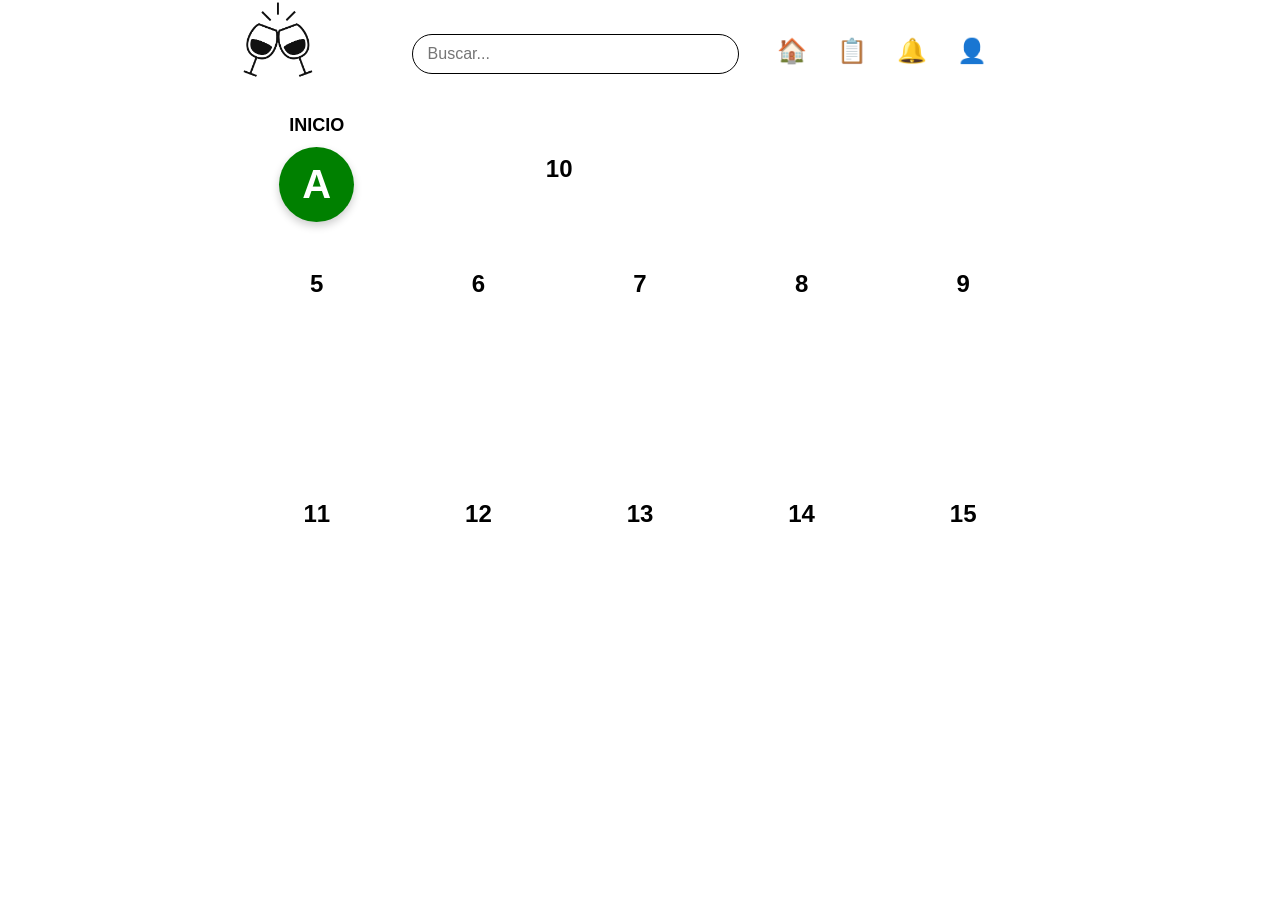
==== Front-end/index.html @ 731dc13a "1" ====
<!DOCTYPE html>
<html lang="es">
<head>
    <meta charset="UTF-8">
    <meta name="viewport" content="width=device-width, initial-scale=1.0">
    <title>WePlan</title>
    <link rel="stylesheet" href="estilos.css">
</head>
<body>
    <div class="parent">
        <div class="div1"></div>
        <div class="div2">
            <div class="search-container">
                <input type="text" class="search-box" placeholder="Buscar...">
            </div>
        </div>
        <div class="div3">
        <button class="boton home">
            <div class="icono">🏠</div>
        </button>
        
        <button class="boton actividades">
            <div class="icono">📋</div>
        </button>
        
        <button class="boton notificaciones">
            <div class="icono">🔔</div>
        </button>
        
        <button class="boton cuenta">
            <div class="icono">👤</div>
        </button>
    </div>
        <div class="div4">
        <div class="titulo-inicio">INICIO</div>
        
        <div class="usuario-container">
            <div class="foto-usuario" id="fotoUsuario">
                A
            </div>
        </div>
    </div>

        <div class="div5">5</div>
        <div class="div6">6</div>
        <div class="div7">7</div>
        <div class="div8">8</div>
        <div class="div9">9</div>
        <div class="div10">10</div>
        <div class="div11">11</div>
        <div class="div12">12</div>
        <div class="div13">13</div>
        <div class="div14">14</div>
        <div class="div15">15</div>
    </div>
</body>
</html>
---- Front-end/estilos.css ----
body {
            margin: auto;
            font-family: Arial, sans-serif;
        }
        
        .parent {
            display: grid;
            grid-template-columns: repeat(5, 1fr);
            grid-template-rows: repeat(5, 1fr);
            gap: 8px;
            width: 100%;
            max-width: 800px;
            margin: 0 auto;
        }
        
        /* Estilos para todos los divs */
        .parent > div {
            color: black;
            display: flex;
            align-items: center;
            justify-content: center;
            font-size: 24px;
            font-weight: bold;
            border-radius: 5px;
            min-height: 80px;
        }
        
        /* Div1 - Foto */
        .div1 {
            background-image: url('weplan-high-resolution-logo-grayscale.png');
            background-size: cover;
            background-position: center;
            width: 50%;
            height: 50px;

        }

        .div2 {
            background-color: white;
            color: #333;
            padding: 10px;
            display: flex;
            align-items: center;
            justify-content: center;
        }
        
        .search-container {
            width: 100%;
            max-width: 300px;
        }
        
        .search-box {
            width: 100%;
            padding: 10px 15px;
            border: 1px solid;
            border-radius: 25px;
            font-size: 16px;
            outline: none;
            transition: all 0.3s;
        }
        
        .search-box:focus {
            border-color: #2c3e50;
            box-shadow: 0 0 5px rgba(116, 137, 151, 0.5);
        }
        .div2 {
            grid-column: span 2;
        }
        .div3 {
            grid-column-start: 4;
            grid-column-end: 6;
        }
        
        .boton {
            background-color: white;
            border: none;
            border-radius: 50%;
            width: 60px;
            height: 60px;
            display: flex;
            flex-direction: column;
            align-items: center;
            justify-content: center;
            cursor: pointer;
            transition: all 0.3s ease;
        }
        
        .boton:hover {
            transform: translateY(-3px);
            box-shadow: 0 4px 8px rgba(0,0,0,0.3);
            background-color: #f8f9fa;
        }
        
        .boton:active {
            transform: translateY(-1px);
        }
        
        .icono {
            font-size: 24px;
            margin-bottom: 5px;
            color: #2c3e50;
        }
        
.div4 {
            display: flex;
            flex-direction: column;
            align-items: center;
        }
        
        .titulo-inicio {
            font-size: 18px;
            font-weight: bold;
            color: black;
            margin-bottom: 1px;
            text-align: center;
            padding-bottom: 10px;
            width: 100%;
        }
        
        .usuario-container {
            display: flex;
            flex-direction: column;
            align-items: center;
            gap: 15px;
        }
        
        .foto-usuario {
            width: 75px;
            height: 75px;
            border-radius: 50%;
            display: flex;
            align-items: center;
            justify-content: center;
            font-size: 40px;
            font-weight: bold;
            color: white;
            cursor: pointer;
            transition: all 0.3s ease;
            box-shadow: 0 4px 8px rgba(0,0,0,0.2);
            background-color: Green; /* Color por defecto */
            background-image: none; /* Sin imagen por defecto */
            background-size: cover;
            background-position: center;
        }
        
        .foto-usuario:hover {
            transform: scale(1.05);
            box-shadow: 0 6px 12px rgba(0,0,0,0.3);
        }
        
        .foto-usuario:active {
            transform: scale(0.98);
        }
        
        /* Estilo para cuando sí hay foto */
        .con-foto {
            background-image: url('https://images.unsplash.com/photo-1535713875002-d1d0cf377fde?w=400&h=400&fit=crop');
        }

.div5 {
    grid-row-start: 3;
}

.div6 {
    grid-row-start: 3;
}

.div7 {
    grid-row-start: 3;
}

.div8 {
    grid-row-start: 3;
}

.div9 {
    grid-row-start: 3;
}

.div10 {
    grid-column: span 2 / span 2;
}

.div11 {
    grid-row-start: 5;
}

.div12 {
    grid-row-start: 5;
}

.div13 {
    grid-row-start: 5;
}

.div14 {
    grid-row-start: 5;
}

.div15 {
    grid-row-start: 5;
}
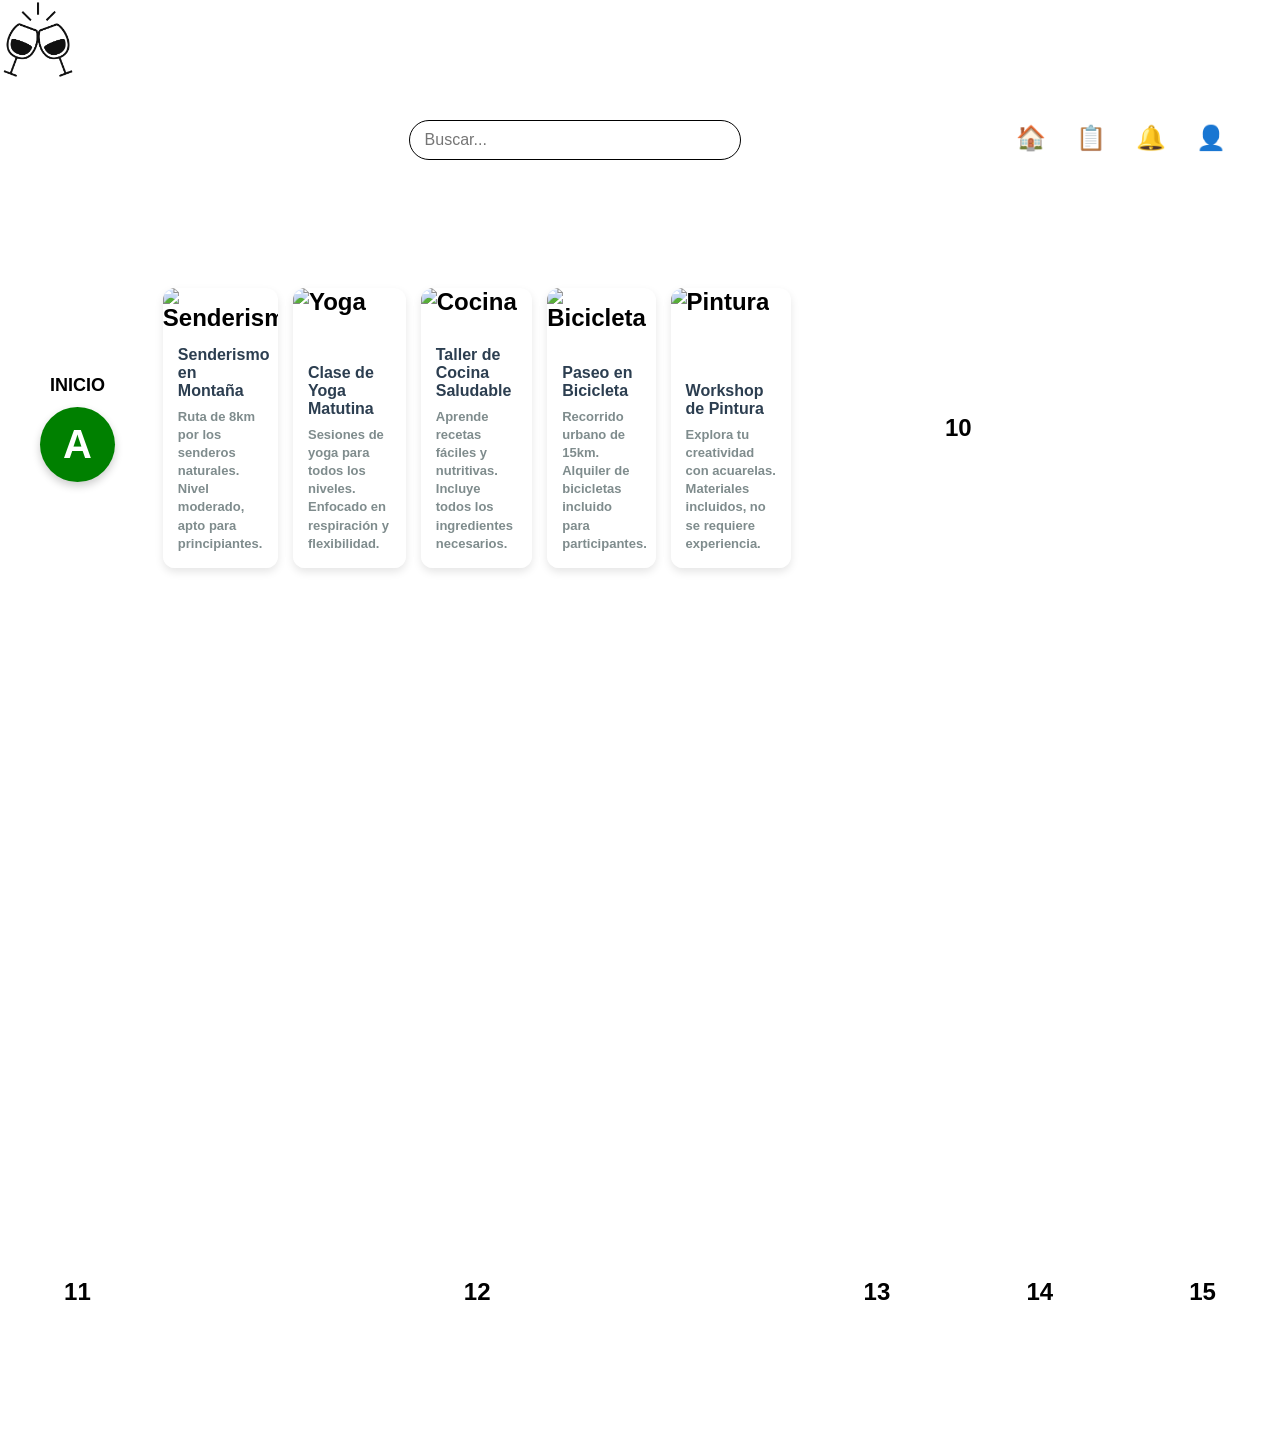
==== commit df43d62a: "1" ====
--- a/Front-end/index.html
+++ b/Front-end/index.html
@@ -41,11 +41,62 @@
         </div>
     </div>
 
-        <div class="div5">5</div>
-        <div class="div6">6</div>
-        <div class="div7">7</div>
-        <div class="div8">8</div>
-        <div class="div9">9</div>
+        <div class="actividades-container">
+        <!-- Div5 - Actividad 1 -->
+        <div class="actividad div5">
+            <div class="imagen-actividad">
+                <img src="https://images.unsplash.com/photo-1540497077202-7c8a3999166f?w=400&h=300&fit=crop" alt="Senderismo">
+            </div>
+            <div class="descripcion-actividad">
+                <h3>Senderismo en Montaña</h3>
+                <p>Ruta de 8km por los senderos naturales. Nivel moderado, apto para principiantes.</p>
+            </div>
+        </div>
+        
+        <!-- Div6 - Actividad 2 -->
+        <div class="actividad div6">
+            <div class="imagen-actividad">
+                <img src="https://images.unsplash.com/photo-1562771379-eafdca7a02f8?w=400&h=300&fit=crop" alt="Yoga">
+            </div>
+            <div class="descripcion-actividad">
+                <h3>Clase de Yoga Matutina</h3>
+                <p>Sesiones de yoga para todos los niveles. Enfocado en respiración y flexibilidad.</p>
+            </div>
+        </div>
+        
+        <!-- Div7 - Actividad 3 -->
+        <div class="actividad div7">
+            <div class="imagen-actividad">
+                <img src="https://images.unsplash.com/photo-1558618666-fcd25c85cd64?w-400&h=300&fit=crop" alt="Cocina">
+            </div>
+            <div class="descripcion-actividad">
+                <h3>Taller de Cocina Saludable</h3>
+                <p>Aprende recetas fáciles y nutritivas. Incluye todos los ingredientes necesarios.</p>
+            </div>
+        </div>
+        
+        <!-- Div8 - Actividad 4 -->
+        <div class="actividad div8">
+            <div class="imagen-actividad">
+                <img src="https://images.unsplash.com/photo-1536922246289-88c42f957773?w=400&h=300&fit=crop" alt="Bicicleta">
+            </div>
+            <div class="descripcion-actividad">
+                <h3>Paseo en Bicicleta</h3>
+                <p>Recorrido urbano de 15km. Alquiler de bicicletas incluido para participantes.</p>
+            </div>
+        </div>
+        
+        <!-- Div9 - Actividad 5 -->
+        <div class="actividad div9">
+            <div class="imagen-actividad">
+                <img src="https://images.unsplash.com/photo-1518609878373-06d740f60d8b?w=400&h=300&fit=crop" alt="Pintura">
+            </div>
+            <div class="descripcion-actividad">
+                <h3>Workshop de Pintura</h3>
+                <p>Explora tu creatividad con acuarelas. Materiales incluidos, no se requiere experiencia.</p>
+            </div>
+        </div>
+    </div>
         <div class="div10">10</div>
         <div class="div11">11</div>
         <div class="div12">12</div>
--- a/Front-end/estilos.css
+++ b/Front-end/estilos.css
@@ -1,6 +1,7 @@
 body {
             margin: auto;
             font-family: Arial, sans-serif;
+            
         }
         
         .parent {
@@ -9,7 +10,6 @@
             grid-template-rows: repeat(5, 1fr);
             gap: 8px;
             width: 100%;
-            max-width: 800px;
             margin: 0 auto;
         }
         
@@ -32,7 +32,6 @@
             background-position: center;
             width: 50%;
             height: 50px;
-
         }
 
         .div2 {
@@ -101,7 +100,7 @@
             color: #2c3e50;
         }
         
-.div4 {
+        .div4 {
             display: flex;
             flex-direction: column;
             align-items: center;
@@ -157,25 +156,72 @@
             background-image: url('https://images.unsplash.com/photo-1535713875002-d1d0cf377fde?w=400&h=400&fit=crop');
         }
 
-.div5 {
-    grid-row-start: 3;
-}
-
-.div6 {
-    grid-row-start: 3;
-}
-
-.div7 {
-    grid-row-start: 3;
-}
-
-.div8 {
-    grid-row-start: 3;
-}
-
-.div9 {
-    grid-row-start: 3;
-}
+        /* Contenedor principal para las actividades */
+        .actividades-container {
+            display: grid;
+            grid-template-columns: repeat(5, 1fr);
+            gap: 15px;
+            margin: 0 auto;
+        }
+        
+        /* Estilo común para todas las actividades */
+        .actividad {
+            background-color: white;
+            border-radius: 12px;
+            overflow: hidden;
+            box-shadow: 0 4px 8px rgba(0,0,0,0.1);
+            transition: all 0.3s ease;
+            display: flex;
+            flex-direction: column;
+            height: 280px;
+        }
+        
+        .actividad:hover {
+            transform: translateY(-5px);
+            box-shadow: 0 8px 16px rgba(0,0,0,0.15);
+        }
+        
+        /* Contenedor de la imagen */
+        .imagen-actividad {
+            height: 180px;
+            width: 100%;
+            overflow: hidden;
+        }
+        
+        .imagen-actividad img {
+            width: 100%;
+            height: 100%;
+            object-fit: cover;
+            transition: transform 0.5s ease;
+        }
+        
+        .actividad:hover .imagen-actividad img {
+            transform: scale(1.05);
+        }
+        
+        /* Contenedor de la descripción */
+        .descripcion-actividad {
+            padding: 15px;
+            flex-grow: 1;
+            display: flex;
+            flex-direction: column;
+            justify-content: center;
+            background-color: white;
+        }
+        
+        .descripcion-actividad h3 {
+            margin: 0 0 8px 0;
+            font-size: 16px;
+            color: #2c3e50;
+            font-weight: 600;
+        }
+        
+        .descripcion-actividad p {
+            margin: 0;
+            font-size: 13px;
+            color: #7f8c8d;
+            line-height: 1.4;
+        }
 
 .div10 {
     grid-column: span 2 / span 2;
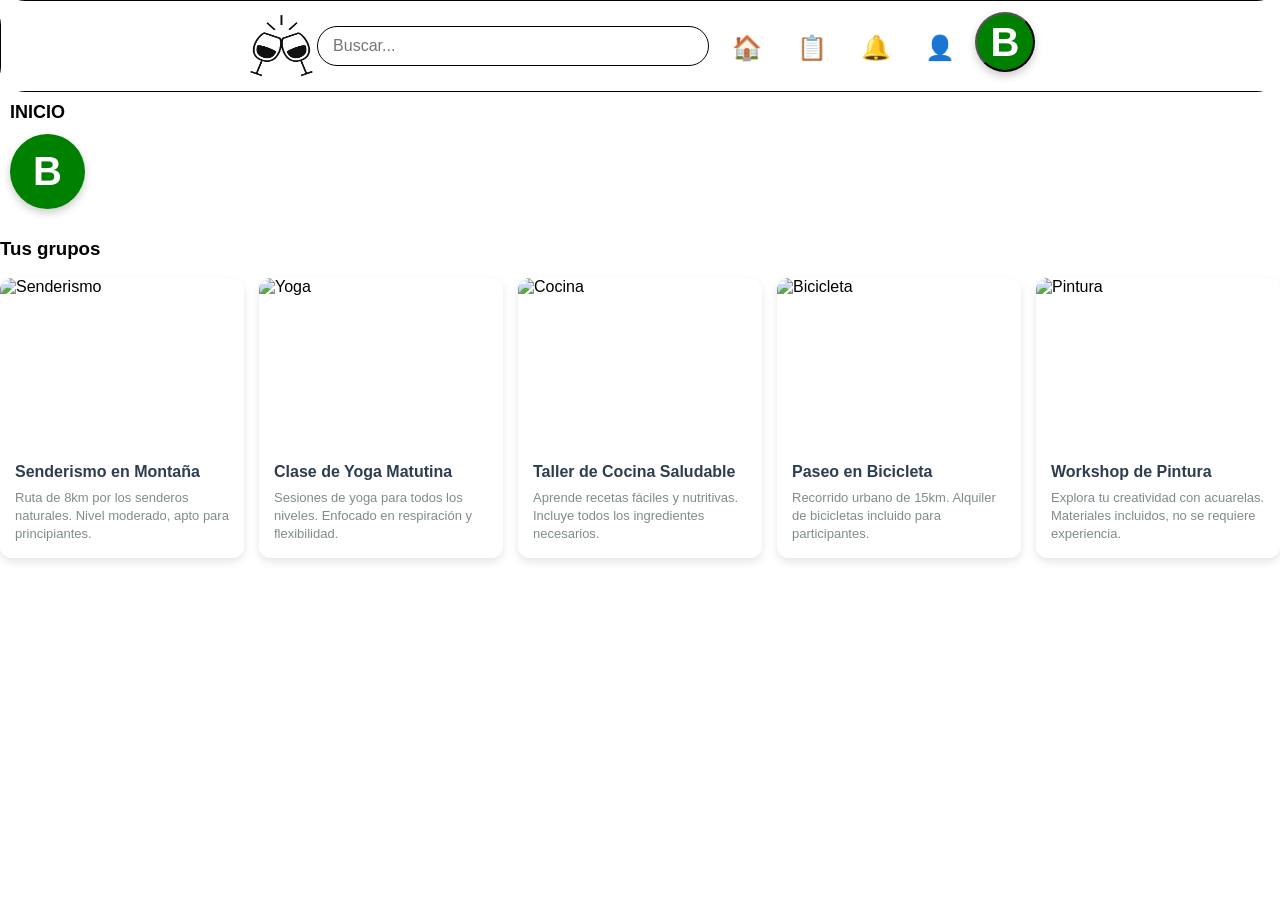
==== commit fbf8b8dc: "1" ====
--- a/Front-end/index.html
+++ b/Front-end/index.html
@@ -7,41 +7,46 @@
     <link rel="stylesheet" href="estilos.css">
 </head>
 <body>
+ <nav>
+     <div class="div2">
+      <img src="weplan-high-resolution-logo-grayscale.png" alt="WePlan Logo">
+      <div class="search-container">
+             <input type="text" class="search-box" placeholder="Buscar...">
+      </div>
+            <div class="bottons-container">
+             <button class="boton">
+                 <div class="icono">🏠</div>
+             </button>
+             <button class="boton">
+                 <div class="icono">📋</div>
+             </button>
+            
+             <button class="boton">
+                 <div class="icono">🔔</div>
+             </button>
+             
+             <button class="boton">
+                 <div class="icono">👤</div>
+             </button>                 
+              <button class="boton-usuario">
+                B
+              </button>
+             </div>
+     </div>   
+ </nav>
     <div class="parent">
-        <div class="div1"></div>
-        <div class="div2">
-            <div class="search-container">
-                <input type="text" class="search-box" placeholder="Buscar...">
-            </div>
-        </div>
-        <div class="div3">
-        <button class="boton home">
-            <div class="icono">🏠</div>
-        </button>
-        
-        <button class="boton actividades">
-            <div class="icono">📋</div>
-        </button>
-        
-        <button class="boton notificaciones">
-            <div class="icono">🔔</div>
-        </button>
-        
-        <button class="boton cuenta">
-            <div class="icono">👤</div>
-        </button>
-    </div>
+
         <div class="div4">
         <div class="titulo-inicio">INICIO</div>
         
         <div class="usuario-container">
             <div class="foto-usuario" id="fotoUsuario">
-                A
+                B
             </div>
         </div>
     </div>
-
-        <div class="actividades-container">
+    <h3> Tus grupos</h3>
+        <div class="actividades-container"> 
         <!-- Div5 - Actividad 1 -->
         <div class="actividad div5">
             <div class="imagen-actividad">
@@ -97,12 +102,6 @@
             </div>
         </div>
     </div>
-        <div class="div10">10</div>
-        <div class="div11">11</div>
-        <div class="div12">12</div>
-        <div class="div13">13</div>
-        <div class="div14">14</div>
-        <div class="div15">15</div>
-    </div>
+        
 </body>
 </html>
--- a/Front-end/estilos.css
+++ b/Front-end/estilos.css
@@ -1,248 +1,110 @@
-body {
-            margin: auto;
-            font-family: Arial, sans-serif;
-            
-        }
-        
-        .parent {
-            display: grid;
-            grid-template-columns: repeat(5, 1fr);
-            grid-template-rows: repeat(5, 1fr);
-            gap: 8px;
-            width: 100%;
-            margin: 0 auto;
-        }
-        
-        /* Estilos para todos los divs */
-        .parent > div {
-            color: black;
-            display: flex;
-            align-items: center;
-            justify-content: center;
-            font-size: 24px;
-            font-weight: bold;
-            border-radius: 5px;
-            min-height: 80px;
-        }
-        
-        /* Div1 - Foto */
-        .div1 {
-            background-image: url('weplan-high-resolution-logo-grayscale.png');
-            background-size: cover;
-            background-position: center;
-            width: 50%;
-            height: 50px;
-        }
+body{margin:auto;font-family:Arial,sans-serif;}
+.div2{background-color:white;color:#333;padding:10px;display:flex;align-items:center;justify-content:center;}
+nav{width:100%;padding: 10 15px;border:1px solid;border-radius:25px;font-size:16px;}
+.search-container{width:100%;max-width:400px;}
+.search-box{width:100%;padding:10px 15px;border:1px solid;border-radius:25px;font-size:16px;outline:none;transition:all 0.3s;}
+.search-box:focus{border-color:#2c3e50;box-shadow:0 0 5px rgba(116,137,151,0.5);}
 
-        .div2 {
-            background-color: white;
-            color: #333;
-            padding: 10px;
-            display: flex;
-            align-items: center;
-            justify-content: center;
-        }
-        
-        .search-container {
-            width: 100%;
-            max-width: 300px;
-        }
-        
-        .search-box {
-            width: 100%;
-            padding: 10px 15px;
-            border: 1px solid;
-            border-radius: 25px;
-            font-size: 16px;
-            outline: none;
-            transition: all 0.3s;
-        }
-        
-        .search-box:focus {
-            border-color: #2c3e50;
-            box-shadow: 0 0 5px rgba(116, 137, 151, 0.5);
-        }
-        .div2 {
-            grid-column: span 2;
-        }
-        .div3 {
-            grid-column-start: 4;
-            grid-column-end: 6;
-        }
-        
-        .boton {
-            background-color: white;
-            border: none;
-            border-radius: 50%;
-            width: 60px;
-            height: 60px;
-            display: flex;
-            flex-direction: column;
-            align-items: center;
-            justify-content: center;
-            cursor: pointer;
-            transition: all 0.3s ease;
-        }
-        
-        .boton:hover {
-            transform: translateY(-3px);
-            box-shadow: 0 4px 8px rgba(0,0,0,0.3);
-            background-color: #f8f9fa;
-        }
-        
-        .boton:active {
-            transform: translateY(-1px);
-        }
-        
-        .icono {
-            font-size: 24px;
-            margin-bottom: 5px;
-            color: #2c3e50;
-        }
-        
-        .div4 {
-            display: flex;
-            flex-direction: column;
-            align-items: center;
-        }
-        
-        .titulo-inicio {
-            font-size: 18px;
-            font-weight: bold;
-            color: black;
-            margin-bottom: 1px;
-            text-align: center;
-            padding-bottom: 10px;
-            width: 100%;
-        }
-        
-        .usuario-container {
-            display: flex;
-            flex-direction: column;
-            align-items: center;
-            gap: 15px;
-        }
-        
-        .foto-usuario {
-            width: 75px;
-            height: 75px;
-            border-radius: 50%;
-            display: flex;
-            align-items: center;
-            justify-content: center;
-            font-size: 40px;
-            font-weight: bold;
-            color: white;
-            cursor: pointer;
-            transition: all 0.3s ease;
-            box-shadow: 0 4px 8px rgba(0,0,0,0.2);
-            background-color: Green; /* Color por defecto */
-            background-image: none; /* Sin imagen por defecto */
-            background-size: cover;
-            background-position: center;
-        }
-        
-        .foto-usuario:hover {
-            transform: scale(1.05);
-            box-shadow: 0 6px 12px rgba(0,0,0,0.3);
-        }
-        
-        .foto-usuario:active {
-            transform: scale(0.98);
-        }
-        
-        /* Estilo para cuando sí hay foto */
-        .con-foto {
-            background-image: url('https://images.unsplash.com/photo-1535713875002-d1d0cf377fde?w=400&h=400&fit=crop');
-        }
+/* */
+.boton-usuario{width:60px;height:60px;border-radius:50%;font-size:40px;font-weight:bold;color:white;cursor:pointer;transition:all 0.3s ease;box-shadow:0 4px 8px rgba(0,0,0,0.2);background-color:Green;background-image:none;background-size:cover;background-position:center;}
+.boton-usuario:hover{transform:scale(1.05);box-shadow:0 6px 12px rgba(0,0,0,0.3);}
 
-        /* Contenedor principal para las actividades */
-        .actividades-container {
-            display: grid;
-            grid-template-columns: repeat(5, 1fr);
-            gap: 15px;
-            margin: 0 auto;
-        }
-        
-        /* Estilo común para todas las actividades */
-        .actividad {
-            background-color: white;
-            border-radius: 12px;
-            overflow: hidden;
-            box-shadow: 0 4px 8px rgba(0,0,0,0.1);
-            transition: all 0.3s ease;
-            display: flex;
-            flex-direction: column;
-            height: 280px;
-        }
-        
-        .actividad:hover {
-            transform: translateY(-5px);
-            box-shadow: 0 8px 16px rgba(0,0,0,0.15);
-        }
-        
-        /* Contenedor de la imagen */
-        .imagen-actividad {
-            height: 180px;
-            width: 100%;
-            overflow: hidden;
-        }
-        
-        .imagen-actividad img {
-            width: 100%;
-            height: 100%;
-            object-fit: cover;
-            transition: transform 0.5s ease;
-        }
-        
-        .actividad:hover .imagen-actividad img {
-            transform: scale(1.05);
-        }
-        
-        /* Contenedor de la descripción */
-        .descripcion-actividad {
-            padding: 15px;
-            flex-grow: 1;
-            display: flex;
-            flex-direction: column;
-            justify-content: center;
-            background-color: white;
-        }
-        
-        .descripcion-actividad h3 {
-            margin: 0 0 8px 0;
-            font-size: 16px;
-            color: #2c3e50;
-            font-weight: 600;
-        }
-        
-        .descripcion-actividad p {
-            margin: 0;
-            font-size: 13px;
-            color: #7f8c8d;
-            line-height: 1.4;
-        }
 
-.div10 {
-    grid-column: span 2 / span 2;
-}
 
-.div11 {
-    grid-row-start: 5;
-}
+body{margin:auto;font-family:Arial,sans-serif;}
+.div2{background-color:white;color:#333;padding:10px;display:flex;align-items:center;justify-content:center;}
+nav{width:100%;padding: 10 15px;border:1px solid;border-radius:25px;font-size:16px;}
+.search-container{width:100%;max-width:400px;}
+.search-box{width:100%;padding:10px 15px;border:1px solid;border-radius:25px;font-size:16px;outline:none;transition:all 0.3s;}
+.search-box:focus{border-color:#2c3e50;box-shadow:0 0 5px rgba(116,137,151,0.5);}
 
-.div12 {
-    grid-row-start: 5;
-}
+/* */
+.boton-usuario{width:60px;height:60px;border-radius:50%;font-size:40px;font-weight:bold;color:white;cursor:pointer;transition:all 0.3s ease;box-shadow:0 4px 8px rgba(0,0,0,0.2);background-color:Green;background-image:none;background-size:cover;background-position:center;}
+.boton-usuario:hover{transform:scale(1.05);box-shadow:0 6px 12px rgba(0,0,0,0.3);}
 
-.div13 {
-    grid-row-start: 5;
-}
 
-.div14 {
-    grid-row-start: 5;
-}
 
-.div15 {
-    grid-row-start: 5;
-}+.div3{grid-row-start:4;grid-row-end:6;}
+.boton{background-color:white;border:none;border-radius:50%;width:60px;height:60px;align-items:center;justify-content:center;cursor:pointer;transition:all 0.3s ease;}
+.boton:hover{transform:translateY(-3px);box-shadow:0 4px 8px rgba(0,0,0,0.3);background-color:#f8f9fa;}
+.boton:active{transform:translateY(-1px);}
+
+.icono{font-size:24px;margin-bottom:5px;color:#2c3e50;}
+.div4{display:flex;flex-direction:column;align-items:center;}
+.titulo-inicio{font-size:18px;font-weight:bold;color:black;margin-bottom:1px;text-align:flex-start;padding-bottom:10px;width:100%;}
+.usuario-container{display:flex;flex-direction:column;align-items:center;gap:15px;}
+.foto-usuario{width:75px;height:75px;border-radius:50%;display:flex;align-items:flex-start;justify-content:center;font-size:40px;font-weight:bold;color:white;cursor:pointer;transition:all 0.3s ease;box-shadow:0 4px 8px rgba(0,0,0,0.2);background-color:Green;background-image:none;background-size:cover;background-position:center;}
+.foto-usuario:hover{transform:scale(1.05);box-shadow:0 6px 12px rgba(0,0,0,0.3);}
+.foto-usuario:active{transform:scale(0.98);}
+.con-foto{background-image:url('https://images.unsplash.com/photo-1535713875002-d1d0cf377fde?w=400&h=400&fit=crop');}
+
+.actividades-container{display:grid;grid-template-columns:repeat(5,1fr);gap:15px;margin:0 auto;}
+.actividad{background-color:white;border-radius:12px;overflow:hidden;box-shadow:0 4px 8px rgba(0,0,0,0.1);transition:all 0.3s ease;display:flex;flex-direction:column;height:280px;}
+.actividad:hover{transform:translateY(-5px);box-shadow:0 8px 16px rgba(0,0,0,0.15);}
+
+.imagen-actividad{height:180px;width:100%;overflow:hidden;}
+.imagen-actividad img{width:100%;height:100%;object-fit:cover;transition:transform 0.5s ease;}
+.actividad:hover .imagen-actividad img{transform:scale(1.05);}
+
+.descripcion-actividad{padding:15px;flex-grow:1;display:flex;flex-direction:column;justify-content:center;background-color:white;}
+.descripcion-actividad h3{margin:0 0 8px 0;font-size:16px;color:#2c3e50;font-weight:600;}
+.descripcion-actividad p{margin:0;font-size:13px;color:#7f8c8d;line-height:1.4;}
+
+.div4{display:flex;flex-direction:column;align-items:center;}
+.titulo-inicio{font-size:18px;font-weight:bold;color:black;margin-bottom:1px;text-align:flex-start;padding-bottom:10px;width:100%;}
+.usuario-container{display:flex;flex-direction:column;align-items:center;gap:15px;}
+.foto-usuario{width:75px;height:75px;border-radius:50%;display:flex;align-items:center;justify-content:center;font-size:40px;font-weight:bold;color:white;cursor:pointer;transition:all 0.3s ease;box-shadow:0 4px 8px rgba(0,0,0,0.2);background-color:Green;background-image:none;background-size:cover;background-position:center;}
+.foto-usuario:hover{transform:scale(1.05);box-shadow:0 6px 12px rgba(0,0,0,0.3);}
+.foto-usuario:active{transform:scale(0.98);}
+.con-foto{background-image:url('https://images.unsplash.com/photo-1535713875002-d1d0cf377fde?w=400&h=400&fit=crop');}
+
+.actividades-container{display:grid;grid-template-columns:repeat(5,1fr);gap:15px;margin:0 auto;}
+.actividad{background-color:white;border-radius:12px;overflow:hidden;box-shadow:0 4px 8px rgba(0,0,0,0.1);transition:all 0.3s ease;display:flex;flex-direction:column;height:280px;}
+.actividad:hover{transform:translateY(-5px);box-shadow:0 8px 16px rgba(0,0,0,0.15);}
+
+.imagen-actividad{height:180px;width:100%;overflow:hidden;}
+.imagen-actividad img{width:100%;height:100%;object-fit:cover;transition:transform 0.5s ease;}
+.actividad:hover .imagen-actividad img{transform:scale(1.05);}
+
+.descripcion-actividad{padding:15px;flex-grow:1;display:flex;flex-direction:column;justify-content:center;background-color:white;}
+.descripcion-actividad h3{margin:0 0 8px 0;font-size:16px;color:#2c3e50;font-weight:600;}
+.descripcion-actividad p{margin:0;font-size:13px;color:#7f8c8d;line-height:1.4;}
+body{margin:auto;font-family:Arial,sans-serif;}
+.div2{background-color:white;color:#333;padding:10px;display:flex;align-items:center;justify-content:center;}
+nav{width:100%;padding: 10 15px;border:1px solid;border-radius:25px;font-size:16px;}
+.div2 img{width:70px;height:70px;}
+.search-container{width:100%;max-width:400px;}
+.search-box{width:90%;padding:10px 15px;border:1px solid;border-radius:25px;font-size:16px;outline:none;transition:all 0.3s;}
+.search-box:focus{border-color:#2c3e50;box-shadow:0 0 5px rgba(116,137,151,0.5);}
+
+/* */
+.boton-usuario{width:60px;height:60px;border-radius:50%;font-size:40px;font-weight:bold;color:white;cursor:pointer;transition:all 0.3s ease;box-shadow:0 4px 8px rgba(0,0,0,0.2);background-color:Green;background-image:none;background-size:cover;background-position:center;}
+.boton-usuario:hover{transform:scale(1.05);box-shadow:0 6px 12px rgba(0,0,0,0.3);}
+
+
+
+.div3{grid-row-start:4;grid-row-end:6;}
+.boton{background-color:white;border:none;border-radius:50%;width:60px;height:60px;align-items:center;justify-content:center;cursor:pointer;transition:all 0.3s ease;}
+.boton:hover{transform:translateY(-3px);box-shadow:0 4px 8px rgba(0,0,0,0.3);background-color:#f8f9fa;}
+.boton:active{transform:translateY(-1px);}
+
+.icono{font-size:24px;margin-bottom:5px;color:#2c3e50;}
+.div4{display:flex;flex-direction:column;align-items:flex-start;padding:10px}
+.titulo-inicio{font-size:18px;font-weight:bold;color:black;margin-bottom:1px;text-align:flex-start;padding-bottom:10px;width:100%;}
+.usuario-container{display:flex;flex-direction:column;align-items:center;gap:15px;}
+.foto-usuario{width:75px;height:75px;border-radius:50%;display:flex;align-items:center;justify-content:center;font-size:40px;font-weight:bold;color:white;cursor:pointer;transition:all 0.3s ease;box-shadow:0 4px 8px rgba(0,0,0,0.2);background-color:Green;background-image:none;background-size:cover;background-position:center;}
+.foto-usuario:hover{transform:scale(1.05);box-shadow:0 6px 12px rgba(0,0,0,0.3);}
+.foto-usuario:active{transform:scale(0.98);}
+.con-foto{background-image:url('https://images.unsplash.com/photo-1535713875002-d1d0cf377fde?w=400&h=400&fit=crop');}
+
+.actividades-container{display:grid;grid-template-columns:repeat(5,1fr);gap:15px;margin:0 auto;}
+.actividad{background-color:white;border-radius:12px;overflow:hidden;box-shadow:0 4px 8px rgba(0,0,0,0.1);transition:all 0.3s ease;display:flex;flex-direction:column;height:280px;}
+.actividad:hover{transform:translateY(-5px);box-shadow:0 8px 16px rgba(0,0,0,0.15);}
+
+.imagen-actividad{height:180px;width:100%;overflow:hidden;}
+.imagen-actividad img{width:100%;height:100%;object-fit:cover;transition:transform 0.5s ease;}
+.actividad:hover .imagen-actividad img{transform:scale(1.05);}
+
+.descripcion-actividad{padding:15px;flex-grow:1;display:flex;flex-direction:column;justify-content:center;background-color:white;}
+.descripcion-actividad h3{margin:0 0 8px 0;font-size:16px;color:#2c3e50;font-weight:600;}
+.descripcion-actividad p{margin:0;font-size:13px;color:#7f8c8d;line-height:1.4;}
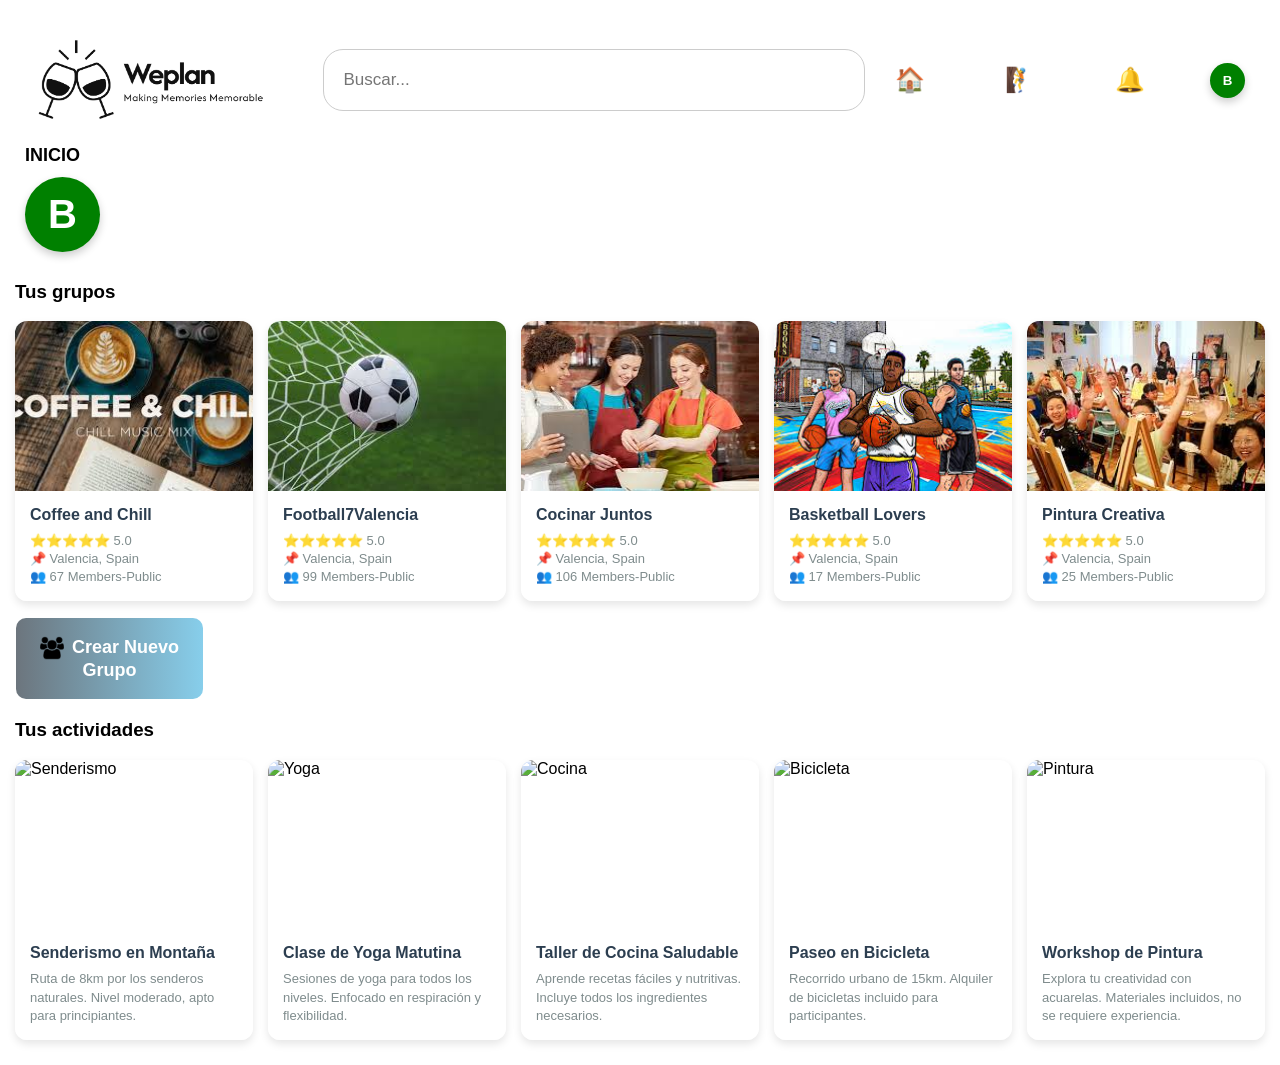
==== commit 933a4e68: "1" ====
--- a/Front-end/index.html
+++ b/Front-end/index.html
@@ -18,16 +18,13 @@
                  <div class="icono">🏠</div>
              </button>
              <button class="boton">
-                 <div class="icono">📋</div>
+                 <div class="icono">🧗</div>
              </button>
             
              <button class="boton">
                  <div class="icono">🔔</div>
              </button>
-             
-             <button class="boton">
-                 <div class="icono">👤</div>
-             </button>                 
+
               <button class="boton-usuario">
                 B
               </button>
@@ -47,8 +44,79 @@
     </div>
     <h3> Tus grupos</h3>
         <div class="actividades-container"> 
-        <!-- Div5 - Actividad 1 -->
+        <!-- Div5 - grupo 1 -->
         <div class="actividad div5">
+            <div class="imagen-actividad">
+                <img src="coffee and chill.jpg" alt="Coffee and Chill">
+            </div>
+            <div class="descripcion-actividad">
+                <h3>Coffee and Chill</h3>
+                <p>⭐⭐⭐⭐⭐ 5.0</p>
+                <p>📌 Valencia, Spain</p>
+                <p>👥 67 Members-Public</p>
+            </div>
+        </div>
+
+        <!-- Div6 - grupo 2 -->
+        <div class="actividad div6">
+            <div class="imagen-actividad">
+                <img src="Football7Valencia.jpg" alt="Football7Valencia">
+            </div>
+            <div class="descripcion-actividad">
+                <h3>Football7Valencia</h3>
+                <p>⭐⭐⭐⭐⭐ 5.0</p>
+                <p>📌 Valencia, Spain</p>
+                <p>👥 99 Members-Public</p>
+            </div>
+        </div>
+        
+        <!-- Div7 - grupo 3 -->
+        <div class="actividad div7">
+            <div class="imagen-actividad">
+                <img src="cocinar juntos.jpg" alt="Cocinar Juntos">
+            </div>
+            <div class="descripcion-actividad">
+                <h3>Cocinar Juntos</h3>
+                <p>⭐⭐⭐⭐⭐ 5.0</p>
+                <p>📌 Valencia, Spain</p>
+                <p>👥 106 Members-Public</p>
+            </div>
+        </div>
+        
+        <!-- Div8 - grupo 4 -->
+        <div class="actividad div8">
+            <div class="imagen-actividad">
+                <img src="street basketball.jpg" alt="Basketball Lovers">
+            </div>
+            <div class="descripcion-actividad">
+                <h3>Basketball Lovers</h3>
+                <p>⭐⭐⭐⭐⭐ 5.0</p>
+                <p>📌 Valencia, Spain</p>
+                <p>👥 17 Members-Public</p>
+            </div>
+        </div>
+        
+        <!-- Div9 - grupo 5 -->
+        <div class="actividad div9">
+            <div class="imagen-actividad">
+                <img src="pintura.jpg" alt="Pintura Creativa">
+            </div>
+            <div class="descripcion-actividad">
+                <h3>Pintura Creativa</h3>
+                <p>⭐⭐⭐⭐⭐ 5.0</p>
+                <p>📌 Valencia, Spain</p>
+                <p>👥 25 Members-Public</p>
+            </div>
+        </div>
+    </div>
+        <!-- Div10 -  btn-grupo -->
+     <div class="div10">
+        <button class="btn-grupo"><img src="crear_grupo_emoji.png">Crear Nuevo Grupo</button>
+    </div>
+    <h3> Tus actividades</h3>
+        <div class="actividades-container"> 
+        <!-- Div11 - Actividad 1 -->
+        <div class="actividad div11">
             <div class="imagen-actividad">
                 <img src="https://images.unsplash.com/photo-1540497077202-7c8a3999166f?w=400&h=300&fit=crop" alt="Senderismo">
             </div>
@@ -58,8 +126,8 @@
             </div>
         </div>
         
-        <!-- Div6 - Actividad 2 -->
-        <div class="actividad div6">
+        <!-- Div12 - Actividad 2 -->
+        <div class="actividad div12">
             <div class="imagen-actividad">
                 <img src="https://images.unsplash.com/photo-1562771379-eafdca7a02f8?w=400&h=300&fit=crop" alt="Yoga">
             </div>
@@ -69,8 +137,8 @@
             </div>
         </div>
         
-        <!-- Div7 - Actividad 3 -->
-        <div class="actividad div7">
+        <!-- Div13 - Actividad 3 -->
+        <div class="actividad div13">
             <div class="imagen-actividad">
                 <img src="https://images.unsplash.com/photo-1558618666-fcd25c85cd64?w-400&h=300&fit=crop" alt="Cocina">
             </div>
@@ -80,8 +148,8 @@
             </div>
         </div>
         
-        <!-- Div8 - Actividad 4 -->
-        <div class="actividad div8">
+        <!-- Div14 - Actividad 4 -->
+        <div class="actividad div14">
             <div class="imagen-actividad">
                 <img src="https://images.unsplash.com/photo-1536922246289-88c42f957773?w=400&h=300&fit=crop" alt="Bicicleta">
             </div>
@@ -91,8 +159,8 @@
             </div>
         </div>
         
-        <!-- Div9 - Actividad 5 -->
-        <div class="actividad div9">
+        <!-- Div15 - Actividad 5 -->
+        <div class="actividad div15">
             <div class="imagen-actividad">
                 <img src="https://images.unsplash.com/photo-1518609878373-06d740f60d8b?w=400&h=300&fit=crop" alt="Pintura">
             </div>
@@ -101,7 +169,6 @@
                 <p>Explora tu creatividad con acuarelas. Materiales incluidos, no se requiere experiencia.</p>
             </div>
         </div>
-    </div>
-        
+    </div>   
 </body>
 </html>
--- a/Front-end/estilos.css
+++ b/Front-end/estilos.css
@@ -1,110 +1,36 @@
-body{margin:auto;font-family:Arial,sans-serif;}
-.div2{background-color:white;color:#333;padding:10px;display:flex;align-items:center;justify-content:center;}
-nav{width:100%;padding: 10 15px;border:1px solid;border-radius:25px;font-size:16px;}
-.search-container{width:100%;max-width:400px;}
-.search-box{width:100%;padding:10px 15px;border:1px solid;border-radius:25px;font-size:16px;outline:none;transition:all 0.3s;}
-.search-box:focus{border-color:#2c3e50;box-shadow:0 0 5px rgba(116,137,151,0.5);}
-
-/* */
-.boton-usuario{width:60px;height:60px;border-radius:50%;font-size:40px;font-weight:bold;color:white;cursor:pointer;transition:all 0.3s ease;box-shadow:0 4px 8px rgba(0,0,0,0.2);background-color:Green;background-image:none;background-size:cover;background-position:center;}
-.boton-usuario:hover{transform:scale(1.05);box-shadow:0 6px 12px rgba(0,0,0,0.3);}
-
-
-
-body{margin:auto;font-family:Arial,sans-serif;}
-.div2{background-color:white;color:#333;padding:10px;display:flex;align-items:center;justify-content:center;}
-nav{width:100%;padding: 10 15px;border:1px solid;border-radius:25px;font-size:16px;}
-.search-container{width:100%;max-width:400px;}
-.search-box{width:100%;padding:10px 15px;border:1px solid;border-radius:25px;font-size:16px;outline:none;transition:all 0.3s;}
-.search-box:focus{border-color:#2c3e50;box-shadow:0 0 5px rgba(116,137,151,0.5);}
-
-/* */
-.boton-usuario{width:60px;height:60px;border-radius:50%;font-size:40px;font-weight:bold;color:white;cursor:pointer;transition:all 0.3s ease;box-shadow:0 4px 8px rgba(0,0,0,0.2);background-color:Green;background-image:none;background-size:cover;background-position:center;}
-.boton-usuario:hover{transform:scale(1.05);box-shadow:0 6px 12px rgba(0,0,0,0.3);}
-
-
-
-.div3{grid-row-start:4;grid-row-end:6;}
-.boton{background-color:white;border:none;border-radius:50%;width:60px;height:60px;align-items:center;justify-content:center;cursor:pointer;transition:all 0.3s ease;}
-.boton:hover{transform:translateY(-3px);box-shadow:0 4px 8px rgba(0,0,0,0.3);background-color:#f8f9fa;}
-.boton:active{transform:translateY(-1px);}
-
-.icono{font-size:24px;margin-bottom:5px;color:#2c3e50;}
-.div4{display:flex;flex-direction:column;align-items:center;}
-.titulo-inicio{font-size:18px;font-weight:bold;color:black;margin-bottom:1px;text-align:flex-start;padding-bottom:10px;width:100%;}
-.usuario-container{display:flex;flex-direction:column;align-items:center;gap:15px;}
-.foto-usuario{width:75px;height:75px;border-radius:50%;display:flex;align-items:flex-start;justify-content:center;font-size:40px;font-weight:bold;color:white;cursor:pointer;transition:all 0.3s ease;box-shadow:0 4px 8px rgba(0,0,0,0.2);background-color:Green;background-image:none;background-size:cover;background-position:center;}
-.foto-usuario:hover{transform:scale(1.05);box-shadow:0 6px 12px rgba(0,0,0,0.3);}
-.foto-usuario:active{transform:scale(0.98);}
-.con-foto{background-image:url('https://images.unsplash.com/photo-1535713875002-d1d0cf377fde?w=400&h=400&fit=crop');}
-
-.actividades-container{display:grid;grid-template-columns:repeat(5,1fr);gap:15px;margin:0 auto;}
-.actividad{background-color:white;border-radius:12px;overflow:hidden;box-shadow:0 4px 8px rgba(0,0,0,0.1);transition:all 0.3s ease;display:flex;flex-direction:column;height:280px;}
-.actividad:hover{transform:translateY(-5px);box-shadow:0 8px 16px rgba(0,0,0,0.15);}
-
-.imagen-actividad{height:180px;width:100%;overflow:hidden;}
-.imagen-actividad img{width:100%;height:100%;object-fit:cover;transition:transform 0.5s ease;}
-.actividad:hover .imagen-actividad img{transform:scale(1.05);}
-
-.descripcion-actividad{padding:15px;flex-grow:1;display:flex;flex-direction:column;justify-content:center;background-color:white;}
-.descripcion-actividad h3{margin:0 0 8px 0;font-size:16px;color:#2c3e50;font-weight:600;}
-.descripcion-actividad p{margin:0;font-size:13px;color:#7f8c8d;line-height:1.4;}
-
-.div4{display:flex;flex-direction:column;align-items:center;}
-.titulo-inicio{font-size:18px;font-weight:bold;color:black;margin-bottom:1px;text-align:flex-start;padding-bottom:10px;width:100%;}
-.usuario-container{display:flex;flex-direction:column;align-items:center;gap:15px;}
-.foto-usuario{width:75px;height:75px;border-radius:50%;display:flex;align-items:center;justify-content:center;font-size:40px;font-weight:bold;color:white;cursor:pointer;transition:all 0.3s ease;box-shadow:0 4px 8px rgba(0,0,0,0.2);background-color:Green;background-image:none;background-size:cover;background-position:center;}
-.foto-usuario:hover{transform:scale(1.05);box-shadow:0 6px 12px rgba(0,0,0,0.3);}
-.foto-usuario:active{transform:scale(0.98);}
-.con-foto{background-image:url('https://images.unsplash.com/photo-1535713875002-d1d0cf377fde?w=400&h=400&fit=crop');}
-
-.actividades-container{display:grid;grid-template-columns:repeat(5,1fr);gap:15px;margin:0 auto;}
-.actividad{background-color:white;border-radius:12px;overflow:hidden;box-shadow:0 4px 8px rgba(0,0,0,0.1);transition:all 0.3s ease;display:flex;flex-direction:column;height:280px;}
-.actividad:hover{transform:translateY(-5px);box-shadow:0 8px 16px rgba(0,0,0,0.15);}
-
-.imagen-actividad{height:180px;width:100%;overflow:hidden;}
-.imagen-actividad img{width:100%;height:100%;object-fit:cover;transition:transform 0.5s ease;}
-.actividad:hover .imagen-actividad img{transform:scale(1.05);}
-
-.descripcion-actividad{padding:15px;flex-grow:1;display:flex;flex-direction:column;justify-content:center;background-color:white;}
-.descripcion-actividad h3{margin:0 0 8px 0;font-size:16px;color:#2c3e50;font-weight:600;}
-.descripcion-actividad p{margin:0;font-size:13px;color:#7f8c8d;line-height:1.4;}
-body{margin:auto;font-family:Arial,sans-serif;}
-.div2{background-color:white;color:#333;padding:10px;display:flex;align-items:center;justify-content:center;}
-nav{width:100%;padding: 10 15px;border:1px solid;border-radius:25px;font-size:16px;}
-.div2 img{width:70px;height:70px;}
-.search-container{width:100%;max-width:400px;}
-.search-box{width:90%;padding:10px 15px;border:1px solid;border-radius:25px;font-size:16px;outline:none;transition:all 0.3s;}
-.search-box:focus{border-color:#2c3e50;box-shadow:0 0 5px rgba(116,137,151,0.5);}
-
-/* */
-.boton-usuario{width:60px;height:60px;border-radius:50%;font-size:40px;font-weight:bold;color:white;cursor:pointer;transition:all 0.3s ease;box-shadow:0 4px 8px rgba(0,0,0,0.2);background-color:Green;background-image:none;background-size:cover;background-position:center;}
-.boton-usuario:hover{transform:scale(1.05);box-shadow:0 6px 12px rgba(0,0,0,0.3);}
-
-
-
-.div3{grid-row-start:4;grid-row-end:6;}
-.boton{background-color:white;border:none;border-radius:50%;width:60px;height:60px;align-items:center;justify-content:center;cursor:pointer;transition:all 0.3s ease;}
-.boton:hover{transform:translateY(-3px);box-shadow:0 4px 8px rgba(0,0,0,0.3);background-color:#f8f9fa;}
-.boton:active{transform:translateY(-1px);}
-
-.icono{font-size:24px;margin-bottom:5px;color:#2c3e50;}
-.div4{display:flex;flex-direction:column;align-items:flex-start;padding:10px}
-.titulo-inicio{font-size:18px;font-weight:bold;color:black;margin-bottom:1px;text-align:flex-start;padding-bottom:10px;width:100%;}
-.usuario-container{display:flex;flex-direction:column;align-items:center;gap:15px;}
-.foto-usuario{width:75px;height:75px;border-radius:50%;display:flex;align-items:center;justify-content:center;font-size:40px;font-weight:bold;color:white;cursor:pointer;transition:all 0.3s ease;box-shadow:0 4px 8px rgba(0,0,0,0.2);background-color:Green;background-image:none;background-size:cover;background-position:center;}
-.foto-usuario:hover{transform:scale(1.05);box-shadow:0 6px 12px rgba(0,0,0,0.3);}
-.foto-usuario:active{transform:scale(0.98);}
-.con-foto{background-image:url('https://images.unsplash.com/photo-1535713875002-d1d0cf377fde?w=400&h=400&fit=crop');}
-
-.actividades-container{display:grid;grid-template-columns:repeat(5,1fr);gap:15px;margin:0 auto;}
-.actividad{background-color:white;border-radius:12px;overflow:hidden;box-shadow:0 4px 8px rgba(0,0,0,0.1);transition:all 0.3s ease;display:flex;flex-direction:column;height:280px;}
-.actividad:hover{transform:translateY(-5px);box-shadow:0 8px 16px rgba(0,0,0,0.15);}
-
-.imagen-actividad{height:180px;width:100%;overflow:hidden;}
-.imagen-actividad img{width:100%;height:100%;object-fit:cover;transition:transform 0.5s ease;}
-.actividad:hover .imagen-actividad img{transform:scale(1.05);}
-
-.descripcion-actividad{padding:15px;flex-grow:1;display:flex;flex-direction:column;justify-content:center;background-color:white;}
-.descripcion-actividad h3{margin:0 0 8px 0;font-size:16px;color:#2c3e50;font-weight:600;}
-.descripcion-actividad p{margin:0;font-size:13px;color:#7f8c8d;line-height:1.4;}
+body {margin: 10px auto;font-family: Arial, sans-serif;max-width: 1800px;padding: 15px;}
+nav {width: 100%;background-color: #fff;}
+.div2 {display: flex;align-items: center;justify-content: space-between;padding: 10px 20px;}
+.div2 img {height: 90px;width: 230px;}
+.search-container {flex: 1;max-width: 500px;margin: 0 20px;}
+.search-box {width: 100%;padding: 20px;border: 1px solid #ccc;border-radius: 20px;font-size: 17px;}
+.bottons-container {display: flex;align-items: center;gap: 50px;}
+.boton {background-color: white;border: none;border-radius: 50%;width: 60px;height: 60px;display: flex;align-items: center;justify-content: center;cursor: pointer;transition: all 0.3s ease;padding: 8px;}
+.boton:hover {transform: translateY(-3px);box-shadow: 0 4px 8px rgba(0,0,0,0.3);background-color: #f8f9fa;}
+.boton:active {transform: translateY(-1px);}
+.icono {font-size: 24px;color: #2c3e50;}
+.boton-usuario {width: 35px;height: 35px;border-radius: 50%;border: none;cursor: pointer;display: flex;align-items: center;justify-content: center;font-weight: bold;color: white;background-color: Green;transition: all 0.3s ease;box-shadow: 0 4px 8px rgba(0,0,0,0.2);}
+.boton-usuario:hover {transform: scale(1.05);box-shadow: 0 6px 12px rgba(0,0,0,0.3);}
+.div4 {display: flex;flex-direction: column;align-items: flex-start;padding: 10px;}
+.titulo-inicio {font-size: 18px;font-weight: bold;color: black;margin-bottom: 1px;padding-bottom: 10px;width: 100%;}
+.usuario-container {display: flex;flex-direction: column;align-items: center;gap: 15px;}
+.foto-usuario {width: 75px;height: 75px;border-radius: 50%;display: flex;align-items: center;justify-content: center;font-size: 40px;font-weight: bold;color: white;cursor: pointer;transition: all 0.3s ease;box-shadow: 0 4px 8px rgba(0,0,0,0.2);background-color: Green;background-size: cover;background-position: center;}
+.foto-usuario:hover {transform: scale(1.05);box-shadow: 0 6px 12px rgba(0,0,0,0.3);}
+.foto-usuario:active {transform: scale(0.98);}
+.con-foto {background-image: url('https://images.unsplash.com/photo-1535713875002-d1d0cf377fde?w=400&h=400&fit=crop');}
+.actividades-container {display: grid;grid-template-columns: repeat(5,1fr);gap: 15px;margin: 0 auto;}
+.actividad {background-color: white;border-radius: 12px;overflow: hidden;box-shadow: 0 4px 8px rgba(0,0,0,0.1);transition: all 0.3s ease;display: flex;flex-direction: column;height: 280px;}
+.actividad:hover {transform: translateY(-5px);box-shadow: 0 8px 16px rgba(0,0,0,0.15);}
+.imagen-actividad {height: 180px;width: 100%;overflow: hidden;}
+.imagen-actividad img {width: 100%;height: 100%;object-fit: cover;transition: transform 0.5s ease;}
+.actividad:hover .imagen-actividad img {transform: scale(1.05);}
+.descripcion-actividad {padding: 15px;flex-grow: 1;display: flex;flex-direction: column;justify-content: center;background-color: white;}
+.descripcion-actividad h3 {margin: 0 0 8px 0;font-size: 16px;color: #2c3e50;font-weight: 600;}
+.descripcion-actividad p {margin: 0;font-size: 13px;color: #7f8c8d;line-height: 1.4;}
+.div10 {padding: 1px;margin-top: 16px;}
+.btn-grupo {width: 15%;padding: 18px;background: linear-gradient(to right, #6c757d, #87ceeb);color: white;border: none;border-radius: 10px;font-size: 18px;font-weight: bold;cursor: pointer;transition: all 0.3s;}
+.btn-grupo:hover {background: linear-gradient(to right, #5a6268, #7ec8e3);box-shadow: 0 4px 12px rgba(135, 206, 235, 0.3);}
+.btn-grupo:active {transform: translateY(-1px);}
+.btn-grupo img {width: 24px;height: 24px;vertical-align: middle;margin-right: 8px;}
+.div3 {grid-row-start: 4;grid-row-end: 6;}
+.div11, .div12, .div13, .div14, .div15 {grid-row-start: 1;}
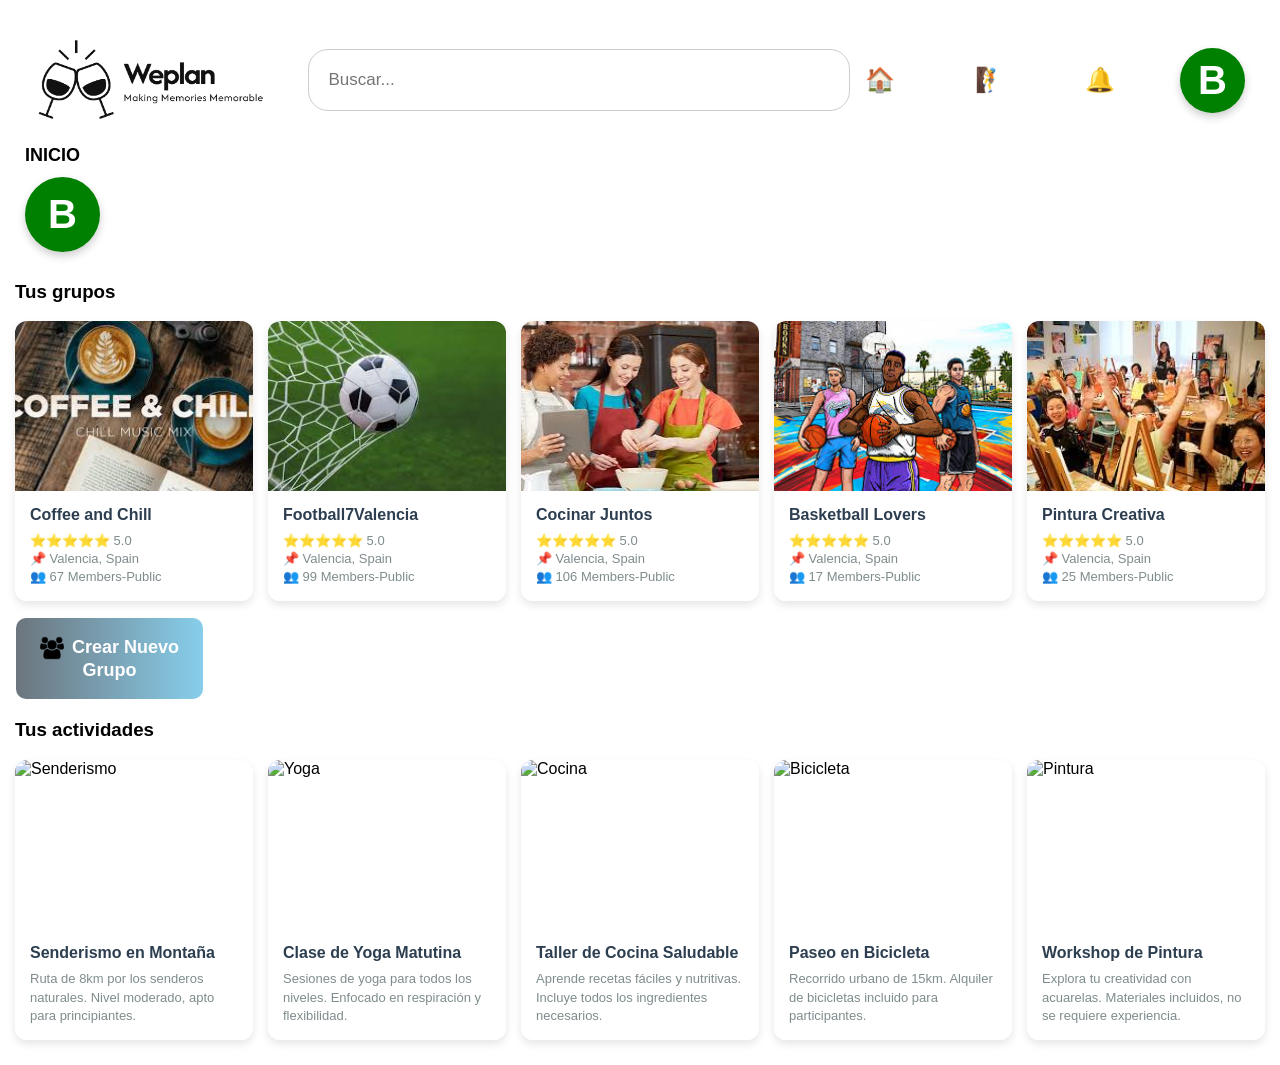
==== commit d4604681: "1" ====
--- a/Front-end/index.html
+++ b/Front-end/index.html
@@ -9,7 +9,7 @@
 <body>
  <nav>
      <div class="div2">
-      <img src="weplan-high-resolution-logo-grayscale.png" alt="WePlan Logo">
+      <img src="fotos/weplan-high-resolution-logo-grayscale.png" alt="WePlan Logo">
       <div class="search-container">
              <input type="text" class="search-box" placeholder="Buscar...">
       </div>
@@ -47,7 +47,7 @@
         <!-- Div5 - grupo 1 -->
         <div class="actividad div5">
             <div class="imagen-actividad">
-                <img src="coffee and chill.jpg" alt="Coffee and Chill">
+                <img src="fotos/coffee and chill.jpg" alt="Coffee and Chill">
             </div>
             <div class="descripcion-actividad">
                 <h3>Coffee and Chill</h3>
@@ -60,7 +60,7 @@
         <!-- Div6 - grupo 2 -->
         <div class="actividad div6">
             <div class="imagen-actividad">
-                <img src="Football7Valencia.jpg" alt="Football7Valencia">
+                <img src="fotos/Football7Valencia.jpg" alt="Football7Valencia">
             </div>
             <div class="descripcion-actividad">
                 <h3>Football7Valencia</h3>
@@ -73,7 +73,7 @@
         <!-- Div7 - grupo 3 -->
         <div class="actividad div7">
             <div class="imagen-actividad">
-                <img src="cocinar juntos.jpg" alt="Cocinar Juntos">
+                <img src="fotos/cocinar juntos.jpg" alt="Cocinar Juntos">
             </div>
             <div class="descripcion-actividad">
                 <h3>Cocinar Juntos</h3>
@@ -86,7 +86,7 @@
         <!-- Div8 - grupo 4 -->
         <div class="actividad div8">
             <div class="imagen-actividad">
-                <img src="street basketball.jpg" alt="Basketball Lovers">
+                <img src="fotos/street basketball.jpg" alt="Basketball Lovers">
             </div>
             <div class="descripcion-actividad">
                 <h3>Basketball Lovers</h3>
@@ -99,7 +99,7 @@
         <!-- Div9 - grupo 5 -->
         <div class="actividad div9">
             <div class="imagen-actividad">
-                <img src="pintura.jpg" alt="Pintura Creativa">
+                <img src="fotos/pintura.jpg" alt="Pintura Creativa">
             </div>
             <div class="descripcion-actividad">
                 <h3>Pintura Creativa</h3>
@@ -111,7 +111,7 @@
     </div>
         <!-- Div10 -  btn-grupo -->
      <div class="div10">
-        <button class="btn-grupo"><img src="crear_grupo_emoji.png">Crear Nuevo Grupo</button>
+        <button class="btn-grupo"><img src="fotos/crear_grupo_emoji.png">Crear Nuevo Grupo</button>
     </div>
     <h3> Tus actividades</h3>
         <div class="actividades-container"> 
--- a/Front-end/estilos.css
+++ b/Front-end/estilos.css
@@ -9,7 +9,7 @@
 .boton:hover {transform: translateY(-3px);box-shadow: 0 4px 8px rgba(0,0,0,0.3);background-color: #f8f9fa;}
 .boton:active {transform: translateY(-1px);}
 .icono {font-size: 24px;color: #2c3e50;}
-.boton-usuario {width: 35px;height: 35px;border-radius: 50%;border: none;cursor: pointer;display: flex;align-items: center;justify-content: center;font-weight: bold;color: white;background-color: Green;transition: all 0.3s ease;box-shadow: 0 4px 8px rgba(0,0,0,0.2);}
+.boton-usuario {width: 65px;height: 65px;border-radius: 50%;font-size: 40px;border: none;cursor: pointer;display: flex;align-items: center;justify-content: center;font-weight: bold;color: white;background-color: Green;transition: all 0.3s ease;box-shadow: 0 4px 8px rgba(0,0,0,0.2);}
 .boton-usuario:hover {transform: scale(1.05);box-shadow: 0 6px 12px rgba(0,0,0,0.3);}
 .div4 {display: flex;flex-direction: column;align-items: flex-start;padding: 10px;}
 .titulo-inicio {font-size: 18px;font-weight: bold;color: black;margin-bottom: 1px;padding-bottom: 10px;width: 100%;}
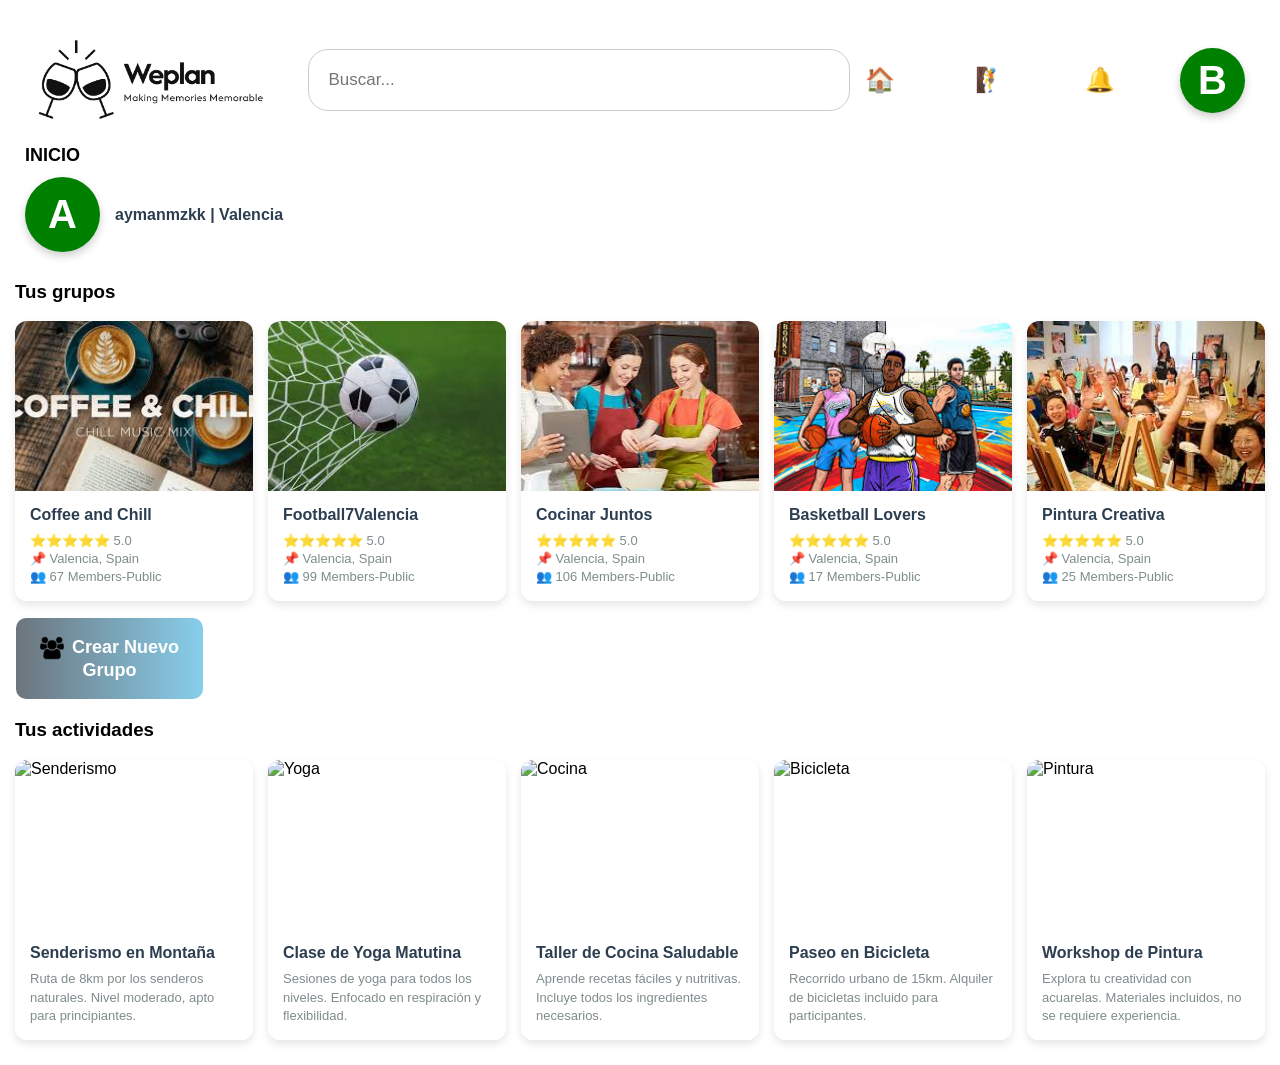
==== commit c8d66613: "1" ====
--- a/Front-end/index.html
+++ b/Front-end/index.html
@@ -38,8 +38,9 @@
         
         <div class="usuario-container">
             <div class="foto-usuario" id="fotoUsuario">
-                B
+                A
             </div>
+            <div class="nombre-usuario" id="nombreUsuario">aymanmzkk  |  Valencia</div>
         </div>
     </div>
     <h3> Tus grupos</h3>
--- a/Front-end/estilos.css
+++ b/Front-end/estilos.css
@@ -13,7 +13,7 @@
 .boton-usuario:hover {transform: scale(1.05);box-shadow: 0 6px 12px rgba(0,0,0,0.3);}
 .div4 {display: flex;flex-direction: column;align-items: flex-start;padding: 10px;}
 .titulo-inicio {font-size: 18px;font-weight: bold;color: black;margin-bottom: 1px;padding-bottom: 10px;width: 100%;}
-.usuario-container {display: flex;flex-direction: column;align-items: center;gap: 15px;}
+.usuario-container {display: flex;align-items: center;gap: 15px;}
 .foto-usuario {width: 75px;height: 75px;border-radius: 50%;display: flex;align-items: center;justify-content: center;font-size: 40px;font-weight: bold;color: white;cursor: pointer;transition: all 0.3s ease;box-shadow: 0 4px 8px rgba(0,0,0,0.2);background-color: Green;background-size: cover;background-position: center;}
 .foto-usuario:hover {transform: scale(1.05);box-shadow: 0 6px 12px rgba(0,0,0,0.3);}
 .foto-usuario:active {transform: scale(0.98);}
@@ -33,4 +33,5 @@
 .btn-grupo:active {transform: translateY(-1px);}
 .btn-grupo img {width: 24px;height: 24px;vertical-align: middle;margin-right: 8px;}
 .div3 {grid-row-start: 4;grid-row-end: 6;}
-.div11, .div12, .div13, .div14, .div15 {grid-row-start: 1;}+.div11, .div12, .div13, .div14, .div15 {grid-row-start: 1;}
+.nombre-usuario {font-size: 16px;color: #2c3e50;font-weight: 600;}
